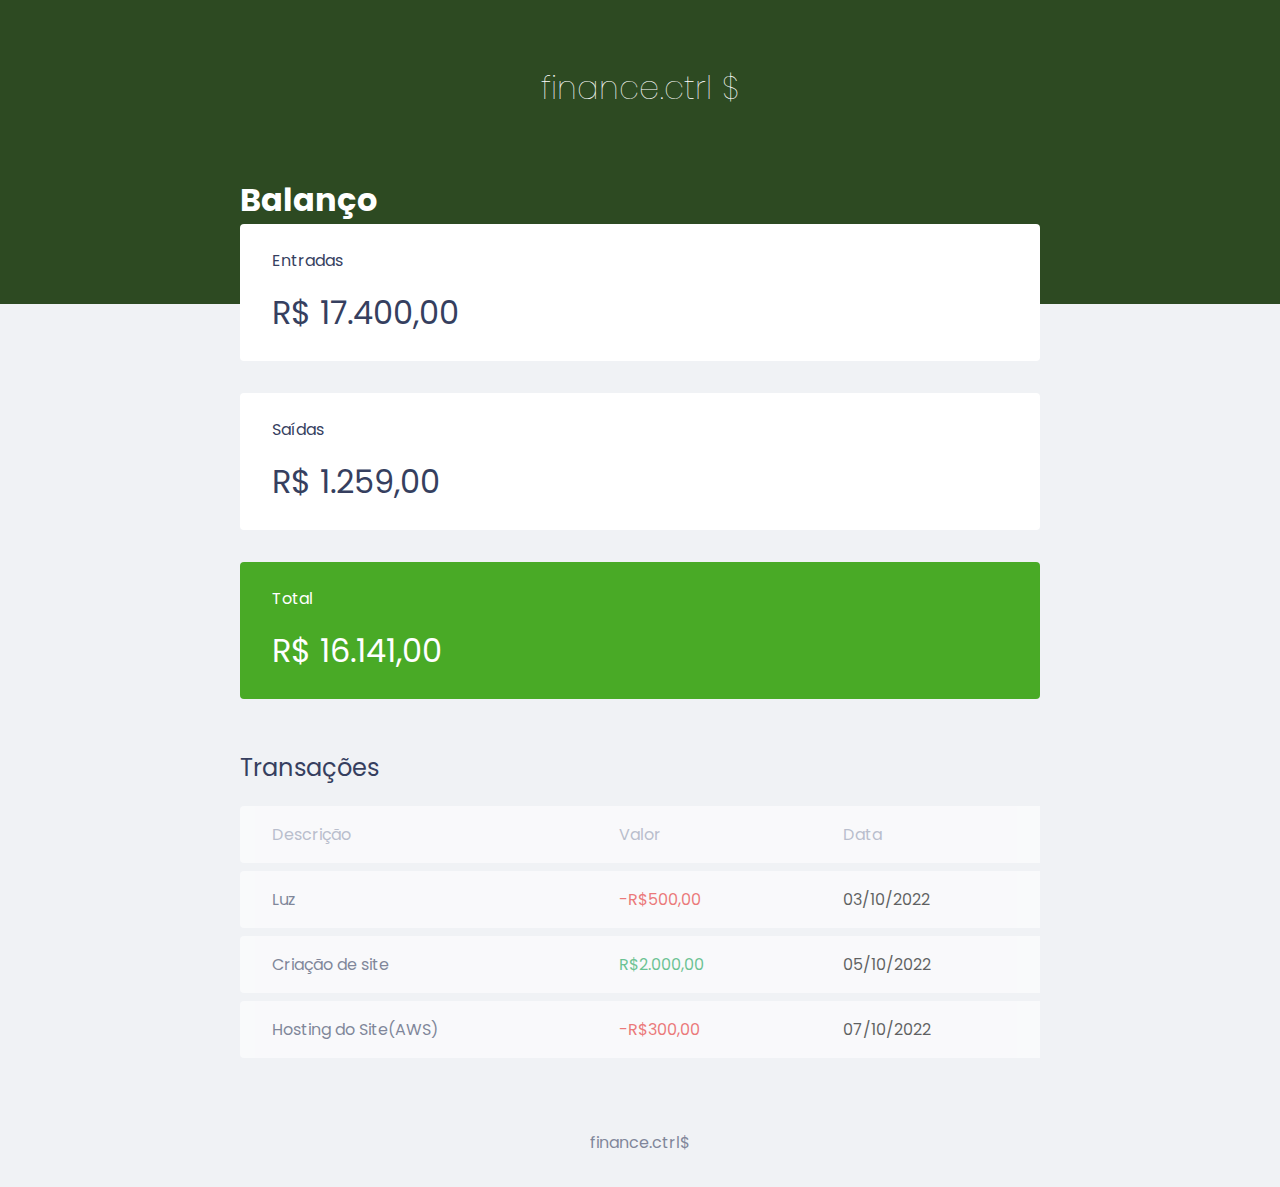
==== index.html @ 278f3527 "first commit" ====
<!DOCTYPE html>
<html lang="pt-br">
  <head>
    <meta charset="UTF-8" />
    <meta http-equiv="X-UA-Compatible" content="IE=edge" />
    <meta name="viewport" content="width=device-width, initial-scale=1.0" />
    <title>finance.ctrl</title>
    <link rel="preconnect" href="https://fonts.googleapis.com" />
    <link rel="preconnect" href="https://fonts.gstatic.com" crossorigin />
    <link
      href="https://fonts.googleapis.com/css2?family=Inter&family=Kumbh+Sans:wght@400;700&family=Poppins&display=swap"
      rel="stylesheet"
    />
    <link rel="stylesheet" href="style.css" />
  </head>
  <body>
    <header>
      <h1 id="logo">finance.ctrl $</h1>
    </header>
    <main class="container">
      <section id="balance">
        <h1>Balanço</h1>
        <div class="card">
          <h3>Entradas</h3>
          <p>R$ 17.400,00</p>
        </div>
        <div class="card">
          <h3>Saídas</h3>
          <p>R$ 1.259,00</p>
        </div>
        <div class="card total">
          <h3>Total</h3>
          <p>R$ 16.141,00</p>
        </div>
      </section>
      <section id="transactions">
        <h2>Transações</h2>
        <table id="data-table">
          <thead>
            <tr>
              <th>Descrição</th>
              <th>Valor</th>
              <th>Data</th>
            </tr>
          </thead>
          <tbody>
            <tr>
              <td class="description">Luz</td>
              <td class="expense">-R$500,00</td>
              <td class="date">03/10/2022</td>
            </tr>
            <tr>
              <td class="description">Criação de site</td>
              <td class="income">R$2.000,00</td>
              <td class="date">05/10/2022</td>
            </tr>
            <tr>
              <td class="description">Hosting do Site(AWS)</td>
              <td class="expense">-R$300,00</td>
              <td class="date">07/10/2022</td>
            </tr>
          </tbody>
        </table>
      </section>
    </main>
    <footer>
      <p>finance.ctrl$</p>
    </footer>
  </body>
</html>
---- style.css ----
* {
    margin: 0;
    padding: 0;
    box-sizing: border-box;
}
body {
    font-family: 'Poppins', sans-serif;
    background-color: #F0F2F5;
}
.container {
    width: min(90vw,800px );
    margin: auto;
}
header {
    background-color: #2D4A22;
    padding: 2rem 0 10rem;
    text-align: center;
}

h1{
    color:white;
}
h2{
    margin-top: 3.2rem;
    margin-bottom: 0.8rem;
    color: #363f5f;
    font-weight: normal;
}
#logo {
    padding: 2rem 0;
    text-align: center;
    font-family: 'Poppins', sans-serif;
    font-weight: 100;
    color: white;
}
#balance{
    margin-top: -8rem;
}
.card{
    background:white;
    padding: 1.5rem 2rem;
    border-radius: 0.25rem;
    margin-bottom: 2rem;
    color: #363f5f;
}
.card h3 {
    font-weight: normal;
    font-size: 1rem;
}
.card p {
    font-size: 2rem;
    line-height: 3rem;
    margin-top: 1rem;
}
.card.total {
    background: #49AA26;
    color:white;
}
/*TABELA*/
#data-table {
    width: 100%;
    border-spacing: 0 0.5rem;
}
table th{
    background-color: white;
    color: #969cb3;
    font-weight: normal;
    padding: 1rem 2rem;
    text-align: left
}
table tbody tr:hover{
    opacity:1;
}
table thead tr th:first-child,
table tbody tr td:first-child{
    border-radius: 0.25rem 0 0 0.25rem;
}
table td {
    background: white;
    padding: 1rem 2rem;
}
table tr{
    opacity:0.6;
}
table tr:hover{
    opacity: 1;
}
td.description{
    color:#363f5f;
}
td.income{
 color: #12a454;
}
td.expense {
    color:#e92929;
} 
footer {
    text-align: center;
    padding: 4rem 0 2rem;
    color:#363f5f;
    opacity: 0.6;
}
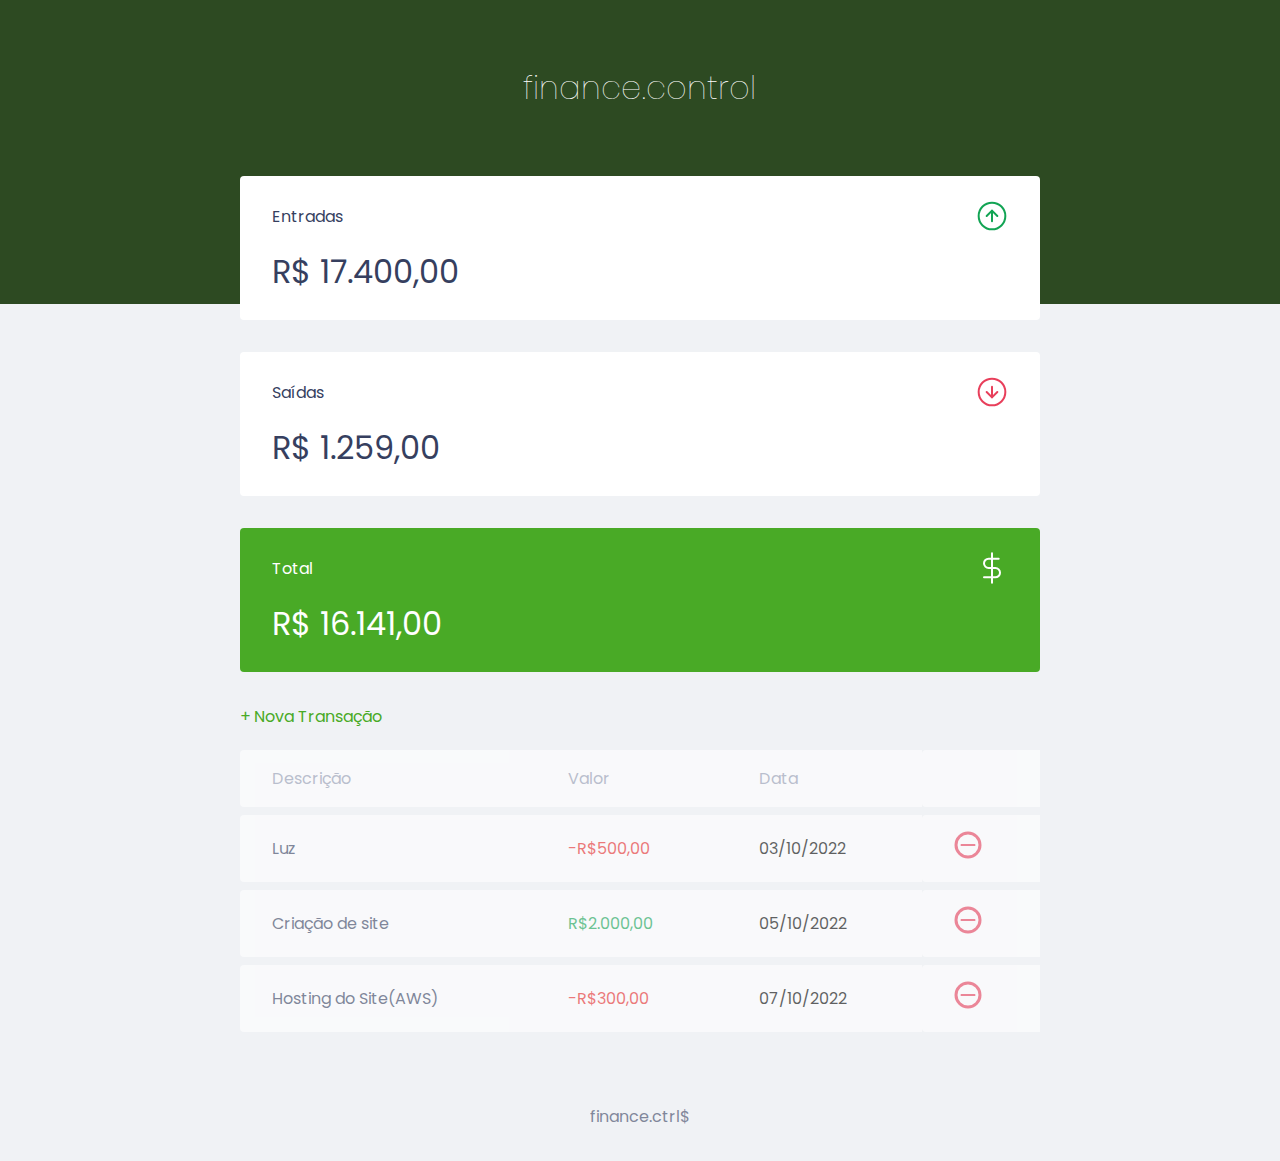
==== commit 64403193: "svg input" ====
--- a/index.html
+++ b/index.html
@@ -4,7 +4,7 @@
     <meta charset="UTF-8" />
     <meta http-equiv="X-UA-Compatible" content="IE=edge" />
     <meta name="viewport" content="width=device-width, initial-scale=1.0" />
-    <title>finance.ctrl</title>
+    <title>finance.ctrl$</title>
     <link rel="preconnect" href="https://fonts.googleapis.com" />
     <link rel="preconnect" href="https://fonts.gstatic.com" crossorigin />
     <link
@@ -15,32 +15,48 @@
   </head>
   <body>
     <header>
-      <h1 id="logo">finance.ctrl $</h1>
+      <h1 id="logo">finance.control</h1>
     </header>
+    
     <main class="container">
       <section id="balance">
-        <h1>Balanço</h1>
+        <h1 class="sr-only">Balanço</h1>
         <div class="card">
-          <h3>Entradas</h3>
+          <h3>
+           <span>Entradas</span>
+           <img src="./assets/income.svg" alt="Imagem de entradas">
+          </h3>
           <p>R$ 17.400,00</p>
         </div>
         <div class="card">
-          <h3>Saídas</h3>
+          <h3>
+            <span>Saídas</span>
+            <img src="./assets/expense.svg" alt="Imagem de saídas">
+           </h3>
+          </h3>
           <p>R$ 1.259,00</p>
         </div>
         <div class="card total">
-          <h3>Total</h3>
+          <h3>
+            <span>Total</span>
+            <img src="./assets/total.svg" alt="Imagem do Total">
+           </h3>
+          </h3>
           <p>R$ 16.141,00</p>
         </div>
       </section>
       <section id="transactions">
-        <h2>Transações</h2>
+        <h2 class="sr-only">Transações</h2>
+
+        <a href="#" class="button new">+ Nova Transação</a>
+        
         <table id="data-table">
           <thead>
             <tr>
               <th>Descrição</th>
               <th>Valor</th>
               <th>Data</th>
+              <th></th>
             </tr>
           </thead>
           <tbody>
@@ -48,16 +64,25 @@
               <td class="description">Luz</td>
               <td class="expense">-R$500,00</td>
               <td class="date">03/10/2022</td>
+              <td>
+                <img src="./assets/minus.svg" alt="Remover transação">
+              </td>
             </tr>
             <tr>
               <td class="description">Criação de site</td>
               <td class="income">R$2.000,00</td>
               <td class="date">05/10/2022</td>
+              <td>
+                <img src="./assets/minus.svg" alt="Remover transação">
+              </td>
             </tr>
             <tr>
               <td class="description">Hosting do Site(AWS)</td>
               <td class="expense">-R$300,00</td>
               <td class="date">07/10/2022</td>
+              <td>
+                <img src="./assets/minus.svg" alt="Remover transação">
+              </td>
             </tr>
           </tbody>
         </table>
--- a/style.css
+++ b/style.css
@@ -7,10 +7,22 @@
     font-family: 'Poppins', sans-serif;
     background-color: #F0F2F5;
 }
+.sr-only{
+    position: absolute;
+    width: 1px;
+    height: 1px;
+    padding: 0;
+    margin:-1px;
+    overflow: hidden;
+    clip: rect(0, 0, 0, 0);
+    white-space: nowrap;
+    border-width: 0; 
+}
 .container {
     width: min(90vw,800px );
     margin: auto;
 }
+/*HEADER====*/
 header {
     background-color: #2D4A22;
     padding: 2rem 0 10rem;
@@ -36,6 +48,8 @@
 #balance{
     margin-top: -8rem;
 }
+
+/*CARDS =======================*/
 .card{
     background:white;
     padding: 1.5rem 2rem;
@@ -46,6 +60,9 @@
 .card h3 {
     font-weight: normal;
     font-size: 1rem;
+    display: flex;
+    align-items: center;
+    justify-content: space-between;
 }
 .card p {
     font-size: 2rem;
@@ -56,7 +73,19 @@
     background: #49AA26;
     color:white;
 }
-/*TABELA*/
+/*LINKS & BUTTONS ==============*/
+a {
+    color:#49aa26;
+    text-decoration: none;
+}
+a:hover {
+    color:#3dd705;
+}
+.button.new {
+    display: inline-block;
+    margin-bottom: 0.8rem;
+}
+/*TABELA========================*/
 #data-table {
     width: 100%;
     border-spacing: 0 0.5rem;
@@ -73,6 +102,11 @@
 }
 table thead tr th:first-child,
 table tbody tr td:first-child{
+    border-radius: 0.25rem 0 0 0.25rem;
+}
+table thead tr th:last-child,
+table tbody tr td:last-child
+{
     border-radius: 0.25rem 0 0 0.25rem;
 }
 table td {
@@ -94,6 +128,7 @@
 td.expense {
     color:#e92929;
 } 
+/* FOOTER ============================*/
 footer {
     text-align: center;
     padding: 4rem 0 2rem;
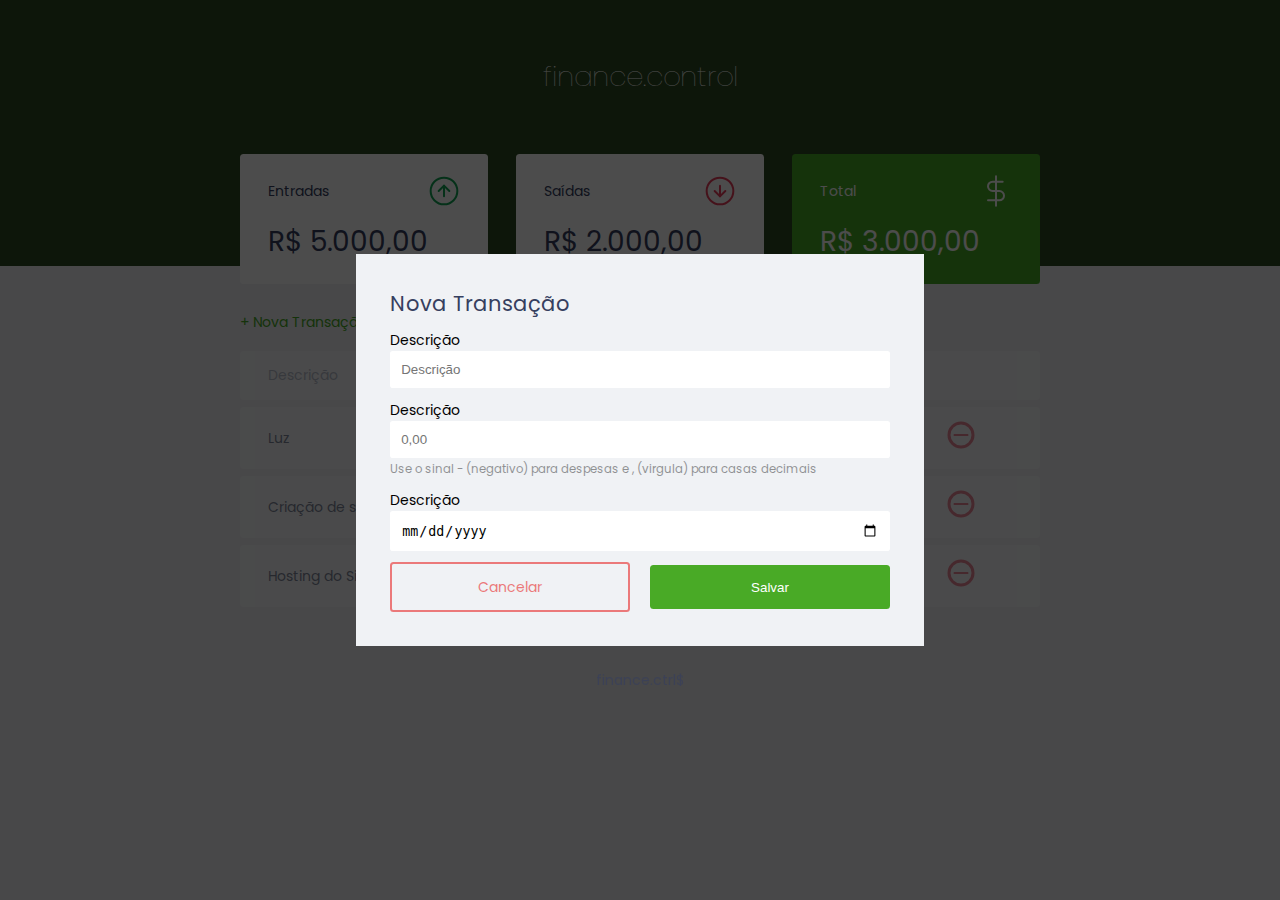
==== commit 5840c5f2: "add modal and javascript" ====
--- a/index.html
+++ b/index.html
@@ -26,7 +26,7 @@
            <span>Entradas</span>
            <img src="./assets/income.svg" alt="Imagem de entradas">
           </h3>
-          <p>R$ 17.400,00</p>
+          <p>R$ 5.000,00</p>
         </div>
         <div class="card">
           <h3>
@@ -34,7 +34,7 @@
             <img src="./assets/expense.svg" alt="Imagem de saídas">
            </h3>
           </h3>
-          <p>R$ 1.259,00</p>
+          <p>R$ 2.000,00</p>
         </div>
         <div class="card total">
           <h3>
@@ -42,13 +42,13 @@
             <img src="./assets/total.svg" alt="Imagem do Total">
            </h3>
           </h3>
-          <p>R$ 16.141,00</p>
+          <p>R$ 3.000,00</p>
         </div>
       </section>
       <section id="transactions">
         <h2 class="sr-only">Transações</h2>
 
-        <a href="#" class="button new">+ Nova Transação</a>
+        <a href="#" onclick="Modal.open()" class="button new">+ Nova Transação</a>
         
         <table id="data-table">
           <thead>
@@ -88,8 +88,47 @@
         </table>
       </section>
     </main>
+    <div class="modal-overlay active">
+      <div class="modal">
+        <div id="form">
+          <h2>Nova Transação</h2>
+          <form action="">
+             <div class="input-group">
+              <label class="sr.only" for="description">Descrição</label>
+              <input type="text" id="description" name="description" value="" placeholder="Descrição">
+             </div>
+
+             <div class="input-group">
+              <label 
+              class="sr.only" 
+              for="description">Descrição</label>
+              <input 
+                type="number"
+                step="0.01" 
+                id="amount" 
+                name="amount"  
+                placeholder="0,00"
+              />
+              <small class="help">Use o sinal - (negativo) para despesas e , (virgula) para casas decimais</small>
+             </div>
+             <div class="input-group">
+              <label class="sr.only" for="date">Descrição</label>
+              <input type="date" id="date" name="date">
+             </div>
+
+             <div class="input-group actions">
+              <a href="#" onclick="Modal.close()"class="button cancel">Cancelar</a>
+              <button>Salvar</button>
+             </div>
+          </form>
+        </div>
+      </div>
+    </div>
+  
+
     <footer>
       <p>finance.ctrl$</p>
     </footer>
+    <script src="script.js"></script>
   </body>
 </html>
--- a/style.css
+++ b/style.css
@@ -1,7 +1,16 @@
+:root {
+    --dark-blue: #363f5f;
+    --green: #49aa26;
+    --light-green:  #3dd705;
+    --red: #e92929;
+}
 * {
     margin: 0;
     padding: 0;
     box-sizing: border-box;
+}
+html {
+    font-size:93.75%; 
 }
 body {
     font-family: 'Poppins', sans-serif;
@@ -70,25 +79,57 @@
     margin-top: 1rem;
 }
 .card.total {
-    background: #49AA26;
+    background: var(--green);
     color:white;
 }
 /*LINKS & BUTTONS ==============*/
 a {
-    color:#49aa26;
+    color:var(--green);
     text-decoration: none;
 }
 a:hover {
-    color:#3dd705;
+    color:var(--light-green);
+}
+button {
+    width: 100%;
+    height: 3.125rem;
+    border: none;
+    color: white;
+    background: var(--green);
+    padding: 0;
+    border-radius: 0.25rem;
+    cursor:pointer;
+}
+button:hover {
+    background: var(--light-green);
 }
 .button.new {
     display: inline-block;
     margin-bottom: 0.8rem;
 }
+.button.cancel {
+    color: var(--red);
+    border: 2px var(--red) solid;
+    border-radius: 0.25rem;
+    height: 50px;
+    display: flex;
+    justify-content: center;
+    align-items: center;
+    opacity: 0.6;
+}
+.button.cancel:hover {
+    opacity:1;
+}
 /*TABELA========================*/
+#transaction {
+    display: block;
+    width: 100%;
+    overflow-x: auto;
+}
 #data-table {
     width: 100%;
     border-spacing: 0 0.5rem;
+    color: #969cb3;
 }
 table th{
     background-color: white;
@@ -107,7 +148,7 @@
 table thead tr th:last-child,
 table tbody tr td:last-child
 {
-    border-radius: 0.25rem 0 0 0.25rem;
+    border-radius: 0 0.25rem 0.25rem 0;
 }
 table td {
     background: white;
@@ -128,6 +169,55 @@
 td.expense {
     color:#e92929;
 } 
+/*MODAL=======================*/
+.modal-overlay {
+    width: 100%;
+    height: 100%;
+    background-color: rgba(0,0,0,0.7);
+    position: fixed;
+    top:0;
+    display: flex;
+    align-items: center;
+    justify-content: center;
+    opacity: 0;
+    visibility: hidden ; 
+}
+.modal-overlay.active {
+    opacity:1;
+    visibility: visible;
+}
+.modal {
+    background: #f0f2f5;
+    padding: 2.4rem;
+}
+
+/*FORM =========================*/
+#form {
+    max-width: 500px; 
+}
+#form h2 {
+    margin-top: 0;
+}
+input {
+    border: none;
+    border-radius: 0.2rem;
+    padding: 0.8rem;
+    width: 100%;
+}
+.input-group{
+    margin-top: 0.8rem;
+}
+.input-group small {
+    opacity: 0.4;
+}
+.input-group.actions {
+    display: flex;
+    justify-content: space-between;
+    align-items: center;
+}
+.input-group.actions .button,.input-group.actions button {
+    width: 48%;
+}
 /* FOOTER ============================*/
 footer {
     text-align: center;
@@ -136,4 +226,16 @@
     opacity: 0.6;
 }
 
-
+/* RESPONSIVIDADE ======================*/
+@media (min-width: 800px) {
+   html {
+    font-size: 87.5%;
+   } 
+   #balance {
+    display: grid;
+    grid-template-columns: repeat(3,1fr);
+    gap: 2rem; 
+   }
+}
+
+
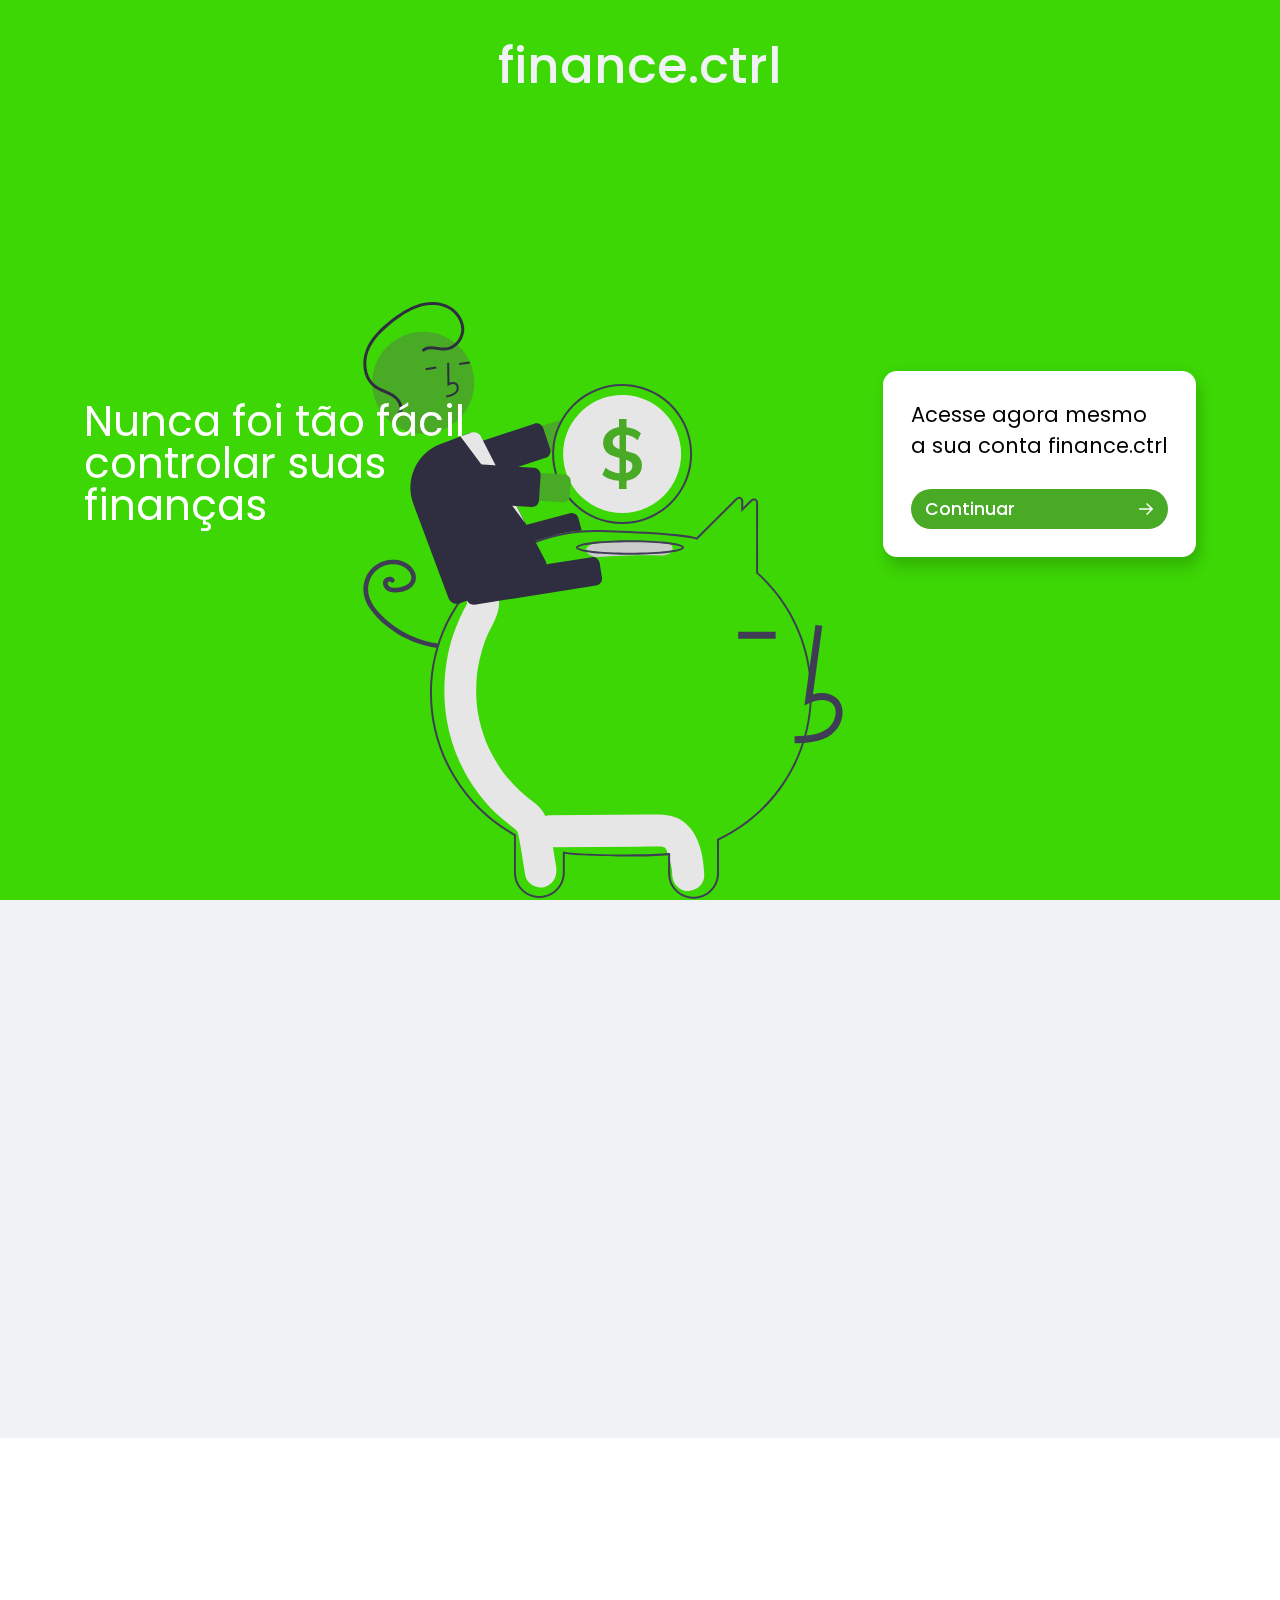
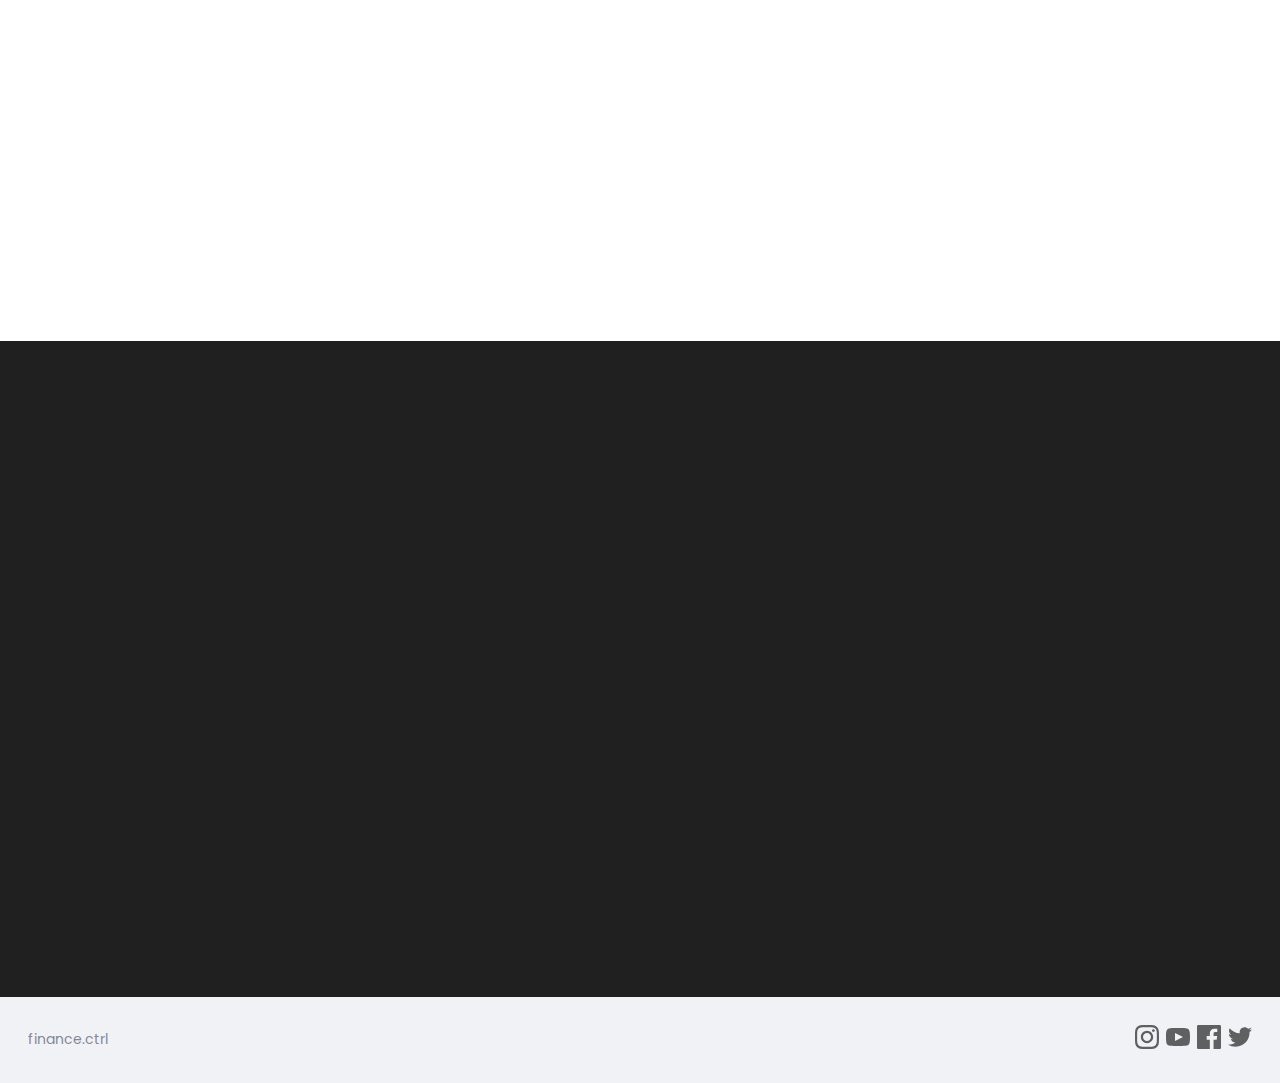
==== commit 83137f09: "feat: add landing page and dark mode" ====
--- a/index.html
+++ b/index.html
@@ -1,134 +1,114 @@
 <!DOCTYPE html>
 <html lang="pt-br">
-  <head>
-    <meta charset="UTF-8" />
-    <meta http-equiv="X-UA-Compatible" content="IE=edge" />
-    <meta name="viewport" content="width=device-width, initial-scale=1.0" />
-    <title>finance.ctrl$</title>
-    <link rel="preconnect" href="https://fonts.googleapis.com" />
-    <link rel="preconnect" href="https://fonts.gstatic.com" crossorigin />
-    <link
-      href="https://fonts.googleapis.com/css2?family=Inter&family=Kumbh+Sans:wght@400;700&family=Poppins&display=swap"
-      rel="stylesheet"
-    />
-    <link rel="stylesheet" href="style.css" />
-  </head>
-  <body>
-    <header>
-      <h1 id="logo">finance.control</h1>
-    </header>
-    
-    <main class="container">
-      <section id="balance">
-        <h1 class="sr-only">Balanço</h1>
-        <div class="card">
-          <h3>
-           <span>Entradas</span>
-           <img src="./assets/income.svg" alt="Imagem de entradas">
-          </h3>
-          <p>R$ 5.000,00</p>
-        </div>
-        <div class="card">
-          <h3>
-            <span>Saídas</span>
-            <img src="./assets/expense.svg" alt="Imagem de saídas">
-           </h3>
-          </h3>
-          <p>R$ 2.000,00</p>
-        </div>
-        <div class="card total">
-          <h3>
-            <span>Total</span>
-            <img src="./assets/total.svg" alt="Imagem do Total">
-           </h3>
-          </h3>
-          <p>R$ 3.000,00</p>
+<head>
+  <meta charset="UTF-8" />
+  <meta name="viewport" content="width=device-width, initial-scale=1.0" />
+  <title>finance.ctrl</title>
+
+  <link rel="stylesheet" href="./styles/styles.css">
+  <link rel="preconnect" href="https://fonts.gstatic.com">
+  <link
+  href="https://fonts.googleapis.com/css2?family=Poppins:ital,wght@0,100;0,400;0,700;1,100;1,400;1,700&display=swap"
+  rel="stylesheet">
+  <link rel="stylesheet" href="https://unpkg.com/aos@next/dist/aos.css" />
+</head>
+<body>
+  <div class="bank">
+    <main>
+      <section class="hero">
+        <header data-aos="fade-down">
+          <h1 class="title">finance.ctrl</h1>
+        </header>
+        <div class="hero-items" data-aos="fade-up">
+          <div class="hero-item-1">
+            <p>Nunca foi tão fácil<br>controlar suas <br>finanças</p>
+          </div>
+          <div class="hero-item-2" data-aos="fade-up">
+            <p>Acesse agora mesmo<br>a sua conta finance.ctrl</p>
+            <a href="balance">
+              Continuar
+              <img src="assets/arrow.svg" alt="">
+            </a>
+          </div>
         </div>
       </section>
-      <section id="transactions">
-        <h2 class="sr-only">Transações</h2>
 
-        <a href="#" onclick="Modal.open()" class="button new">+ Nova Transação</a>
-        
-        <table id="data-table">
-          <thead>
-            <tr>
-              <th>Descrição</th>
-              <th>Valor</th>
-              <th>Data</th>
-              <th></th>
-            </tr>
-          </thead>
-          <tbody>
-            <tr>
-              <td class="description">Luz</td>
-              <td class="expense">-R$500,00</td>
-              <td class="date">03/10/2022</td>
-              <td>
-                <img src="./assets/minus.svg" alt="Remover transação">
-              </td>
-            </tr>
-            <tr>
-              <td class="description">Criação de site</td>
-              <td class="income">R$2.000,00</td>
-              <td class="date">05/10/2022</td>
-              <td>
-                <img src="./assets/minus.svg" alt="Remover transação">
-              </td>
-            </tr>
-            <tr>
-              <td class="description">Hosting do Site(AWS)</td>
-              <td class="expense">-R$300,00</td>
-              <td class="date">07/10/2022</td>
-              <td>
-                <img src="./assets/minus.svg" alt="Remover transação">
-              </td>
-            </tr>
-          </tbody>
-        </table>
+      <section class="details">
+        <div class="info" data-aos="fade-right">
+          <h3>Seu controle<br>financeiro na palma<br>da sua mão</h3>
+          <p>
+            Com uma interface intuitiva e amigável, você terá acesso a todas as ferramentas necessárias para gerenciar suas despesas, acompanhar suas receitas e planejar seu orçamento com facilidade. Agora, é possível visualizar todas as suas transações em um único lugar, permitindo uma análise clara e precisa de seus hábitos financeiros.
+          </p>
+        </div>
+        <div class="ilustration" data-aos="fade-left">
+          <img src="assets/budgetting.svg" alt="">
+        </div>
       </section>
+
+      <section class="depoiment">
+        <h3 data-aos="zoom-out">Transformando a vida de milhões de clientes</h3>
+        <div class="box" data-aos="zoom-out">
+          <img src="assets/quote.svg" alt="">
+          <p>Sempre utilizei planilhas eletrônicas para realizar o controle das minhas finanças, porém, acabava deixando de lado pela dificuldade de manter tudo atualizado. Com o dev.finance, em 5 minutos consigo atualizar tudo o que aconteceu no dia e tirar insights das visões e gráficos que são gerados.</p>
+          <div class="person">
+            <img src="assets/user.svg" alt="">
+            <p>Bertoldo Klinger</p>
+          </div>
+          <div class="controls">
+            <button class="back">
+              <img src="assets/arrow-left.svg" alt="">
+            </button>
+            <button class="next">
+              <img src="assets/arrow-right.svg" alt="">
+            </button>
+          </div>
+        </div>
+      </section>
+
+      <section class="dark-mode-exibition">
+        <div class="image" data-aos="fade-right">
+          <img src="assets/mockup.png" alt="Dev Finance on Dark Mode">
+        </div>
+        <div class="info" data-aos="fade-left">
+          <h3>Disponível em modo noturno</h3>
+          <p>
+            Agora, nosso aplicativo está disponível em modo noturno, pensado exclusivamente para oferecer a melhor experiência aos nossos usuários. Além de um visual incrível, o modo noturno traz uma série de benefícios que vão além do estético.
+
+Com o modo noturno ativado, você poderá economizar bateria do seu dispositivo, aproveitando ao máximo cada carga. A interface escura reduz o consumo de energia, permitindo que você utilize o aplicativo por mais tempo, sem se preocupar com a duração da bateria.</p>
+          <ul>
+            <li>
+              <img src="assets/check.svg" alt="">
+              Economia de Bateria
+            </li>
+            <li>
+              <img src="assets/check.svg" alt="">
+              Saúde Visual
+            </li>
+            <li>
+              <img src="assets/check.svg" alt="">
+              Acessibilidade
+            </li>
+          </ul>
+        </div>
+      </section>
+
     </main>
-    <div class="modal-overlay active">
-      <div class="modal">
-        <div id="form">
-          <h2>Nova Transação</h2>
-          <form action="">
-             <div class="input-group">
-              <label class="sr.only" for="description">Descrição</label>
-              <input type="text" id="description" name="description" value="" placeholder="Descrição">
-             </div>
+  
+    <footer>
+      <p>finance.ctrl</p>
+      <ul class="social">
+          <li><a href="#"><img src="assets/instagram.svg" alt="finance.ctrl instagram"></a></li>
+          <li><a href="#"><img src="assets/youtube.svg" alt="finance.ctrl youtube"></a></li>
+          <li><a href="#"><img src="assets/facebook.svg" alt="finance.ctrl facebook"></a></li>
+          <li><a href="#"><img src="assets/twitter.svg" alt="finance.ctrl twitter"></a></li>
+        </ul>
+    </footer>
+  </div>
 
-             <div class="input-group">
-              <label 
-              class="sr.only" 
-              for="description">Descrição</label>
-              <input 
-                type="number"
-                step="0.01" 
-                id="amount" 
-                name="amount"  
-                placeholder="0,00"
-              />
-              <small class="help">Use o sinal - (negativo) para despesas e , (virgula) para casas decimais</small>
-             </div>
-             <div class="input-group">
-              <label class="sr.only" for="date">Descrição</label>
-              <input type="date" id="date" name="date">
-             </div>
-
-             <div class="input-group actions">
-              <a href="#" onclick="Modal.close()"class="button cancel">Cancelar</a>
-              <button>Salvar</button>
-             </div>
-          </form>
-        </div>
-      </div>
-    </div>
-  
-
-    <footer>
-      <p>finance.ctrl$</p>
-    </footer>
-    <script src="script.js"></script>
-  </body>
-</html>
+  <script src="scripts.js"></script>
+  <script src="https://unpkg.com/aos@next/dist/aos.js"></script>
+  <script>
+    AOS.init();
+  </script>
+</body>
+</html>--- a/styles/styles.css
+++ b/styles/styles.css
@@ -0,0 +1,849 @@
+:root {
+  --dark-blue: #363f5f;
+  --green: #49AA26;
+  --light-green: #3dd705;
+  --red: #e92929;
+  --transition-delay: 0.4s;
+  --bg-header: #2D4A22;
+  --bg-color: #f0f2f5;
+  --font-color: #363f5f;
+  --primary-color: var(--green);
+  --secondary-color: white;
+  --cancel-color: var(--red);
+}
+
+[data-theme="dark"] {
+  --bg-header: #121214;
+  --bg-color: #202024;
+  --secondary-color: #1c1c1c;
+  --font-color: white;
+}
+
+*, ::after, ::before {
+  margin: 0;
+  padding: 0;
+  -webkit-box-sizing: border-box;
+          box-sizing: border-box;
+}
+
+html {
+  font-size: 93.75%;
+  /* 15px */
+}
+
+body {
+  background: var(--bg-color);
+  font-family: 'Poppins', sans-serif;
+}
+
+button {
+  cursor: pointer;
+}
+
+/* Buttons ===================== */
+.button {
+  background: none;
+  border: none;
+  outline: none;
+  color: #49AA46;
+}
+
+.button:hover {
+  color: #3dd705;
+}
+
+.button.new {
+  margin-bottom: 0.8rem;
+}
+
+.button.cancel {
+  color: var(--red);
+  border: 2px var(--red) solid;
+  border-radius: 0.25rem;
+  height: 50px;
+  display: -webkit-box;
+  display: -ms-flexbox;
+  display: flex;
+  -webkit-box-pack: center;
+      -ms-flex-pack: center;
+          justify-content: center;
+  -webkit-box-align: center;
+      -ms-flex-align: center;
+          align-items: center;
+  -webkit-box-orient: horizontal;
+  -webkit-box-direction: normal;
+      -ms-flex-direction: row;
+          flex-direction: row;
+  opacity: 0.6;
+}
+
+.button.cancel:hover {
+  opacity: 1;
+}
+
+.title {
+  font-size: 50px;
+  font-weight: 500;
+  color: var(--bg-color);
+  margin-bottom: 1rem;
+  text-decoration: none;
+}
+
+.button.save {
+  width: 100%;
+  height: 50px;
+  color: white;
+  background: var(--primary-color);
+  padding: 0;
+  border-radius: 0.25rem;
+}
+
+.button.save:hover {
+  background: var(--light-green);
+}
+
+.container {
+  width: min(90vw, 800px);
+  margin: auto;
+}
+
+/* Screen Readers Only ===================== */
+.sr-only {
+  position: absolute;
+  width: 1px;
+  height: 1px;
+  padding: 0;
+  margin: -1px;
+  overflow: hidden;
+  clip: rect(0, 0, 0, 0);
+  white-space: nowrap;
+  border-width: 0;
+}
+
+.rotate-scale-down-ver {
+  -webkit-animation: rotate-scale-down-ver 0.65s linear both;
+          animation: rotate-scale-down-ver 0.65s linear both;
+}
+
+@-webkit-keyframes rotate-scale-down-ver {
+  0% {
+    -webkit-transform: scale(1) rotateY(0);
+            transform: scale(1) rotateY(0);
+  }
+  50% {
+    -webkit-transform: scale(0.5) rotateY(180deg);
+            transform: scale(0.5) rotateY(180deg);
+  }
+  100% {
+    -webkit-transform: scale(1) rotateY(360deg);
+            transform: scale(1) rotateY(360deg);
+  }
+}
+
+@keyframes rotate-scale-down-ver {
+  0% {
+    -webkit-transform: scale(1) rotateY(0);
+            transform: scale(1) rotateY(0);
+  }
+  50% {
+    -webkit-transform: scale(0.5) rotateY(180deg);
+            transform: scale(0.5) rotateY(180deg);
+  }
+  100% {
+    -webkit-transform: scale(1) rotateY(360deg);
+            transform: scale(1) rotateY(360deg);
+  }
+}
+
+/* Titles ===================== */
+h2 {
+  margin-top: 3.2rem;
+  margin-bottom: 0.8rem;
+  color: var(--font-color);
+  font-weight: normal;
+}
+
+/* Header ===================== */
+header {
+  background: var(--bg-header);
+  padding: 2rem 0 10rem;
+  text-align: center;
+  display: -webkit-box;
+  display: -ms-flexbox;
+  display: flex;
+  -webkit-box-pack: center;
+      -ms-flex-pack: center;
+          justify-content: center;
+  -webkit-box-align: center;
+      -ms-flex-align: center;
+          align-items: center;
+  -webkit-box-orient: vertical;
+  -webkit-box-direction: normal;
+      -ms-flex-direction: column;
+          flex-direction: column;
+}
+
+/* Balance ===================== */
+#balance {
+  margin-top: -8rem;
+}
+
+#balance h2 {
+  color: white;
+  margin-top: 0;
+}
+
+/* Cards ===================== */
+.card {
+  background: var(--secondary-color);
+  padding: 1.5rem 2rem;
+  border-radius: 0.25rem;
+  margin-bottom: 2rem;
+  color: var(--font-color);
+}
+
+.card h3 {
+  font-weight: normal;
+  font-size: 1rem;
+  display: -webkit-box;
+  display: -ms-flexbox;
+  display: flex;
+  -webkit-box-pack: justify;
+      -ms-flex-pack: justify;
+          justify-content: space-between;
+  -webkit-box-align: center;
+      -ms-flex-align: center;
+          align-items: center;
+  -webkit-box-orient: horizontal;
+  -webkit-box-direction: normal;
+      -ms-flex-direction: row;
+          flex-direction: row;
+}
+
+.card p {
+  font-size: 2rem;
+  line-height: 3rem;
+  margin-top: 1rem;
+}
+
+.card.total {
+  background: var(--primary-color);
+  color: white;
+}
+
+/* Table ===================== */
+#transaction {
+  display: block;
+  width: 100%;
+  overflow-x: auto;
+}
+
+#data-table {
+  width: 100%;
+  border-spacing: 0 0.5rem;
+  color: #969cb3;
+}
+
+#data-table thead tr th:first-child,
+#data-table tbody tr td:first-child {
+  border-radius: 0.25rem 0 0 0.25rem;
+}
+
+#data-table thead tr th:last-child,
+#data-table tbody tr td:last-child {
+  border-radius: 0 0.25rem 0.25rem 0;
+}
+
+#data-table th {
+  background: var(--secondary-color);
+  font-weight: normal;
+  padding: 1rem 2rem;
+  text-align: left;
+}
+
+#data-table tbody tr {
+  opacity: 0.7;
+  -webkit-transition: opacity 0.2s ease;
+  transition: opacity 0.2s ease;
+}
+
+#data-table tbody tr:hover {
+  opacity: 1;
+}
+
+#data-table tbody td {
+  background: var(--secondary-color);
+  padding: 1rem 2rem;
+}
+
+#data-table td.description {
+  color: var(--font-color);
+}
+
+#data-table td.income {
+  color: #12a454;
+}
+
+#data-table td.expense {
+  color: #e92929;
+}
+
+/* Modal ===================== */
+.modal-overlay {
+  position: fixed;
+  top: 0;
+  width: 100%;
+  height: 100%;
+  background-color: rgba(0, 0, 0, 0.7);
+  display: -webkit-box;
+  display: -ms-flexbox;
+  display: flex;
+  -webkit-box-pack: center;
+      -ms-flex-pack: center;
+          justify-content: center;
+  -webkit-box-align: center;
+      -ms-flex-align: center;
+          align-items: center;
+  -webkit-box-orient: horizontal;
+  -webkit-box-direction: normal;
+      -ms-flex-direction: row;
+          flex-direction: row;
+  opacity: 0;
+  visibility: hidden;
+  z-index: 999;
+}
+
+.modal-overlay.active {
+  opacity: 1;
+  visibility: visible;
+}
+
+.modal-overlay .modal {
+  background: var(--bg-color);
+  padding: 2.4rem;
+  position: relative;
+}
+
+/* Form ===================== */
+#form {
+  max-width: 500px;
+}
+
+#form h2 {
+  margin-top: 0;
+}
+
+#form input {
+  border: none;
+  border-radius: 0.2rem;
+  padding: 0.8rem;
+  width: 100%;
+}
+
+#form .input-group {
+  margin-top: 0.8rem;
+}
+
+#form .input-group input {
+  background: var(--secondary-color);
+  color: var(--font-color);
+}
+
+#form .input-group .help {
+  opacity: 0.4;
+  color: var(--font-color);
+}
+
+#form .input-group.actions {
+  display: -webkit-box;
+  display: -ms-flexbox;
+  display: flex;
+  -webkit-box-pack: justify;
+      -ms-flex-pack: justify;
+          justify-content: space-between;
+  -webkit-box-align: center;
+      -ms-flex-align: center;
+          align-items: center;
+  -webkit-box-orient: horizontal;
+  -webkit-box-direction: normal;
+      -ms-flex-direction: row;
+          flex-direction: row;
+}
+
+#form .input-group.actions .button {
+  width: 48%;
+}
+
+/* Footer ===================== */
+footer {
+  text-align: center;
+  padding: 4rem 0 2rem;
+  color: var(--font-color);
+  opacity: 0.6;
+}
+
+/* Responsive ===================== */
+@media (min-width: 800px) {
+  html {
+    font-size: 87.5%;
+  }
+  #balance {
+    display: -ms-grid;
+    display: grid;
+    -ms-grid-columns: 1fr 1fr 1fr;
+        grid-template-columns: 1fr 1fr 1fr;
+    gap: 2rem;
+  }
+}
+
+.bank {
+  /* Hero========================== */
+  /* Details========================== */
+  /* Depoiment========================== */
+  /* Depoiment========================== */
+}
+
+.bank .hero {
+  background: #3dd705;
+  height: 100vh;
+  background-image: url("../assets/bg-hero.svg");
+  background-position: bottom center;
+  background-repeat: no-repeat;
+}
+
+.bank header {
+  background: none;
+  padding: 2rem;
+  text-align: left;
+}
+
+.bank .hero-items {
+  margin: 25vh 6rem;
+  display: -webkit-box;
+  display: -ms-flexbox;
+  display: flex;
+  -webkit-box-pack: justify;
+      -ms-flex-pack: justify;
+          justify-content: space-between;
+  -webkit-box-align: center;
+      -ms-flex-align: center;
+          align-items: center;
+  -webkit-box-orient: horizontal;
+  -webkit-box-direction: normal;
+      -ms-flex-direction: row;
+          flex-direction: row;
+}
+
+.bank .hero-items .hero-item-1 {
+  display: inline-block;
+  text-align: left;
+}
+
+.bank .hero-items .hero-item-1 p {
+  color: white;
+  font-weight: 400;
+  font-size: 3rem;
+  line-height: 3rem;
+}
+
+.bank .hero-items .hero-item-2 {
+  display: inline-block;
+  background: white;
+  border-radius: 1rem;
+  -webkit-box-shadow: 0.25rem 0.25rem 1rem rgba(0, 0, 0, 0.1), 0.25rem 1rem 1rem rgba(0, 0, 0, 0.1);
+          box-shadow: 0.25rem 0.25rem 1rem rgba(0, 0, 0, 0.1), 0.25rem 1rem 1rem rgba(0, 0, 0, 0.1);
+  padding: 2rem;
+}
+
+.bank .hero-items .hero-item-2 p {
+  font-size: 1.5rem;
+  padding-bottom: 2rem;
+}
+
+.bank .hero-items .hero-item-2 a {
+  cursor: pointer;
+  text-decoration: none;
+  border-radius: 10rem;
+  border: none;
+  padding: 0.5rem 1rem;
+  font-size: 1.25rem;
+  font-weight: 500;
+  text-align: left;
+  color: white;
+  width: 100%;
+  background: var(--primary-color);
+  display: -webkit-box;
+  display: -ms-flexbox;
+  display: flex;
+  -webkit-box-pack: justify;
+      -ms-flex-pack: justify;
+          justify-content: space-between;
+  -webkit-box-align: center;
+      -ms-flex-align: center;
+          align-items: center;
+  -webkit-box-orient: horizontal;
+  -webkit-box-direction: normal;
+      -ms-flex-direction: row;
+          flex-direction: row;
+  -webkit-transition: background 0.3s ease-in-out;
+  transition: background 0.3s ease-in-out;
+}
+
+.bank .hero-items .hero-item-2 a:hover {
+  background: var(--light-green);
+}
+
+.bank .details {
+  padding: 4rem;
+  display: -webkit-box;
+  display: -ms-flexbox;
+  display: flex;
+  -webkit-box-pack: center;
+      -ms-flex-pack: center;
+          justify-content: center;
+  -webkit-box-align: center;
+      -ms-flex-align: center;
+          align-items: center;
+  -webkit-box-orient: horizontal;
+  -webkit-box-direction: normal;
+      -ms-flex-direction: row;
+          flex-direction: row;
+  -ms-flex-wrap: wrap;
+      flex-wrap: wrap;
+  max-width: 100vw;
+  overflow: hidden;
+}
+
+.bank .details .info {
+  color: #404040;
+  -webkit-box-flex: 1;
+      -ms-flex: 1 1 30rem;
+          flex: 1 1 30rem;
+}
+
+.bank .details .info h3 {
+  font-size: 3.5rem;
+}
+
+.bank .details .info p {
+  font-size: 1.25rem;
+}
+
+.bank .details .ilustration {
+  -webkit-box-flex: 1;
+      -ms-flex: 1 1 30rem;
+          flex: 1 1 30rem;
+  text-align: right;
+}
+
+.bank .details .ilustration img {
+  max-width: 40rem;
+}
+
+.bank .depoiment {
+  background: white;
+  display: -webkit-box;
+  display: -ms-flexbox;
+  display: flex;
+  -webkit-box-pack: center;
+      -ms-flex-pack: center;
+          justify-content: center;
+  -webkit-box-align: center;
+      -ms-flex-align: center;
+          align-items: center;
+  -webkit-box-orient: vertical;
+  -webkit-box-direction: normal;
+      -ms-flex-direction: column;
+          flex-direction: column;
+  padding: 4rem 0;
+}
+
+.bank .depoiment h3 {
+  font-size: 2.25rem;
+  padding-bottom: 2rem;
+  text-align: center;
+}
+
+.bank .depoiment .box {
+  position: relative;
+  background: var(--light-green);
+  padding: 2rem;
+  border-radius: 2rem;
+  color: white;
+  max-width: 40rem;
+  max-height: 40rem;
+}
+
+.bank .depoiment .box img {
+  min-width: 3rem;
+}
+
+.bank .depoiment .box p {
+  font-size: 1.25rem;
+}
+
+.bank .depoiment .box .person {
+  display: -webkit-box;
+  display: -ms-flexbox;
+  display: flex;
+  -webkit-box-pack: start;
+      -ms-flex-pack: start;
+          justify-content: flex-start;
+  -webkit-box-align: center;
+      -ms-flex-align: center;
+          align-items: center;
+  -webkit-box-orient: horizontal;
+  -webkit-box-direction: normal;
+      -ms-flex-direction: row;
+          flex-direction: row;
+  padding-top: 1rem;
+}
+
+.bank .depoiment .box .person p {
+  padding-left: 1rem;
+}
+
+.bank .depoiment .box .controls {
+  position: absolute;
+  bottom: 2rem;
+  right: 2rem;
+  display: -webkit-box;
+  display: -ms-flexbox;
+  display: flex;
+  -webkit-box-pack: center;
+      -ms-flex-pack: center;
+          justify-content: center;
+  -webkit-box-align: center;
+      -ms-flex-align: center;
+          align-items: center;
+  -webkit-box-orient: horizontal;
+  -webkit-box-direction: normal;
+      -ms-flex-direction: row;
+          flex-direction: row;
+}
+
+.bank .depoiment .box .controls button {
+  background: none;
+  border: none;
+  outline: none;
+}
+
+.bank .depoiment .box .controls button img {
+  -o-object-fit: contain;
+     object-fit: contain;
+  width: 2rem;
+  height: 2rem;
+}
+
+.bank .dark-mode-exibition {
+  padding: 4rem;
+  display: -webkit-box;
+  display: -ms-flexbox;
+  display: flex;
+  -webkit-box-pack: center;
+      -ms-flex-pack: center;
+          justify-content: center;
+  -webkit-box-align: center;
+      -ms-flex-align: center;
+          align-items: center;
+  -webkit-box-orient: horizontal;
+  -webkit-box-direction: normal;
+      -ms-flex-direction: row;
+          flex-direction: row;
+  -ms-flex-wrap: wrap;
+      flex-wrap: wrap;
+  background: #202020;
+  max-width: 100vw;
+  overflow: hidden;
+}
+
+.bank .dark-mode-exibition .image {
+  -webkit-box-flex: 1;
+      -ms-flex: 1 1 36rem;
+          flex: 1 1 36rem;
+  text-align: center;
+}
+
+.bank .dark-mode-exibition .image img {
+  max-width: 40rem;
+}
+
+.bank .dark-mode-exibition .info {
+  -webkit-box-flex: 1;
+      -ms-flex: 1 1 18rem;
+          flex: 1 1 18rem;
+  display: -webkit-box;
+  display: -ms-flexbox;
+  display: flex;
+  -webkit-box-pack: center;
+      -ms-flex-pack: center;
+          justify-content: center;
+  -webkit-box-align: start;
+      -ms-flex-align: start;
+          align-items: flex-start;
+  -webkit-box-orient: vertical;
+  -webkit-box-direction: normal;
+      -ms-flex-direction: column;
+          flex-direction: column;
+  color: white;
+}
+
+.bank .dark-mode-exibition .info h3 {
+  font-size: 2.5rem;
+}
+
+.bank .dark-mode-exibition .info p {
+  opacity: 0.8;
+  font-size: 1.25rem;
+}
+
+.bank .dark-mode-exibition .info ul {
+  list-style: none;
+  padding: 2rem 0;
+  line-height: 2rem;
+  font-size: 1.25rem;
+  font-weight: 700;
+}
+
+.bank footer {
+  display: -webkit-box;
+  display: -ms-flexbox;
+  display: flex;
+  -webkit-box-pack: justify;
+      -ms-flex-pack: justify;
+          justify-content: space-between;
+  -webkit-box-align: center;
+      -ms-flex-align: center;
+          align-items: center;
+  -webkit-box-orient: horizontal;
+  -webkit-box-direction: normal;
+      -ms-flex-direction: row;
+          flex-direction: row;
+  padding: 2rem;
+}
+
+.bank footer .social {
+  list-style: none;
+  display: -webkit-box;
+  display: -ms-flexbox;
+  display: flex;
+  -webkit-box-pack: justify;
+      -ms-flex-pack: justify;
+          justify-content: space-between;
+  -webkit-box-align: center;
+      -ms-flex-align: center;
+          align-items: center;
+  -webkit-box-orient: horizontal;
+  -webkit-box-direction: normal;
+      -ms-flex-direction: row;
+          flex-direction: row;
+}
+
+.bank footer .social li {
+  padding-left: 0.5rem;
+}
+
+.bank footer .social a {
+  cursor: pointer;
+}
+
+@media (max-width: 1150px) {
+  .bank .hero {
+    background-position: right center;
+  }
+  .bank .hero .hero-items {
+    margin: 2rem 2rem;
+    display: -webkit-box;
+    display: -ms-flexbox;
+    display: flex;
+    -webkit-box-pack: center;
+        -ms-flex-pack: center;
+            justify-content: center;
+    -webkit-box-align: center;
+        -ms-flex-align: center;
+            align-items: center;
+    -webkit-box-orient: vertical;
+    -webkit-box-direction: normal;
+        -ms-flex-direction: column;
+            flex-direction: column;
+  }
+  .bank .hero .hero-items .hero-item-1 {
+    margin-bottom: 2rem;
+  }
+  .bank .hero .hero-items .hero-item-1 p {
+    text-align: center;
+    font-size: 2rem;
+  }
+}
+
+@media (max-width: 600px) {
+  .bank .details .info h3 {
+    font-size: 2.5rem;
+    padding-bottom: 1rem;
+  }
+  .bank .dark-mode-exibition .image {
+    display: none;
+    visibility: hidden;
+  }
+}
+
+.theme-switch-wrapper {
+  -ms-flex-item-align: end;
+      align-self: flex-end;
+  padding-right: 1rem;
+  display: -webkit-box;
+  display: -ms-flexbox;
+  display: flex;
+  -webkit-box-align: center;
+      -ms-flex-align: center;
+          align-items: center;
+}
+
+.theme-switch {
+  display: inline-block;
+  height: 2.3rem;
+  position: relative;
+  width: 4.3rem;
+}
+
+.theme-switch input {
+  display: none;
+}
+
+.slider {
+  cursor: pointer;
+  position: absolute;
+  top: 0;
+  bottom: 0;
+  left: 0;
+  right: 0;
+  -webkit-transition: 0.4s;
+  transition: 0.4s;
+  background-color: #ccc;
+  border-radius: 34px;
+}
+
+.slider::before {
+  content: "";
+  position: absolute;
+  left: 0.25rem;
+  bottom: 50%;
+  -webkit-transform: translateY(50%);
+          transform: translateY(50%);
+  height: 1.8rem;
+  width: 1.8rem;
+  background-color: #fff;
+  -webkit-transition: 0.4s;
+  transition: 0.4s;
+  border-radius: 50%;
+}
+
+input:checked + .slider {
+  background-color: var(--green);
+}
+
+input:checked + .slider:before {
+  -webkit-transform: translate(2rem, 50%);
+          transform: translate(2rem, 50%);
+}
+/*# sourceMappingURL=styles.css.map */